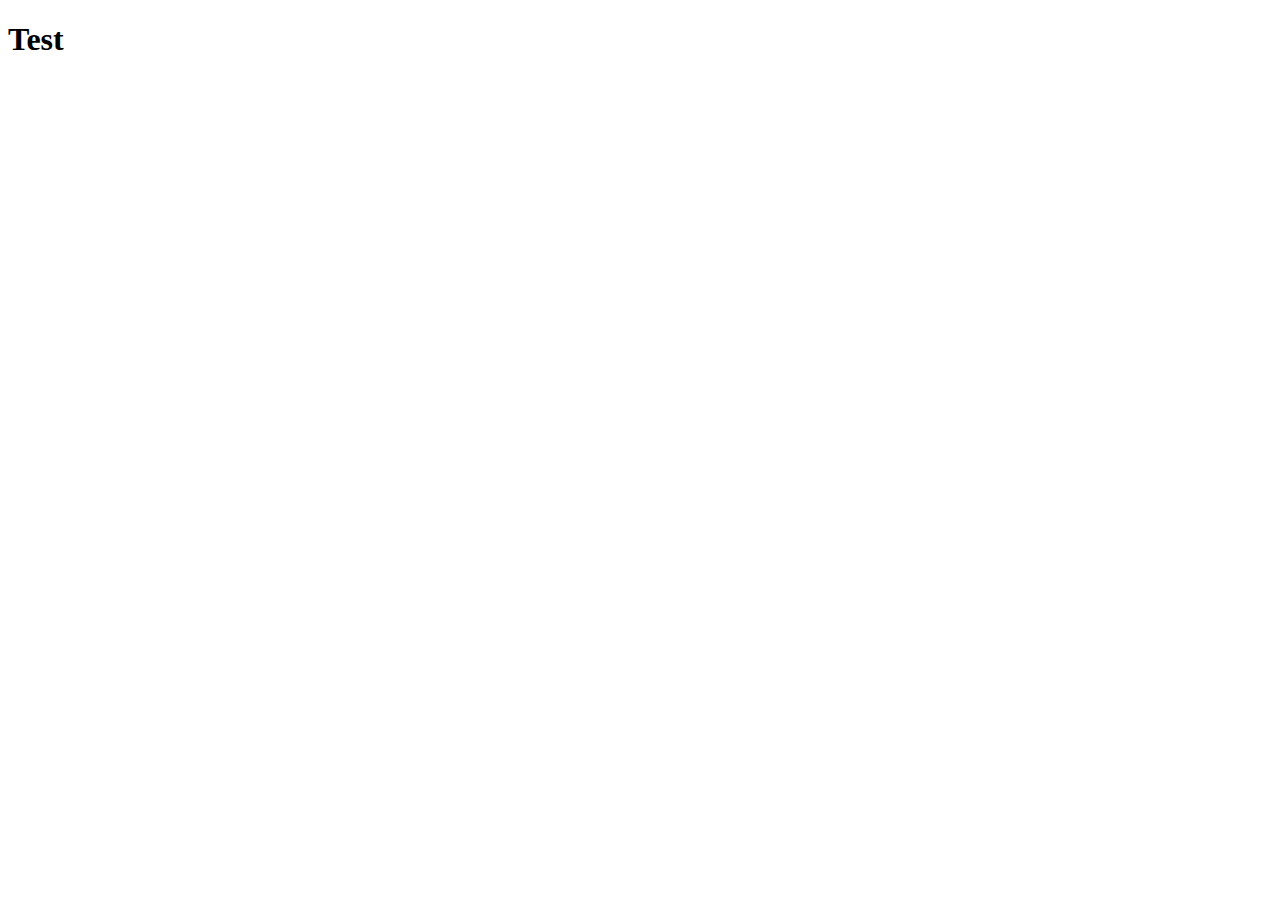
==== index.html @ fd224757 "my first commit" ====
<!DOCTYPE html>
<html lang="en">

<head>
    <meta charset="UTF-8">
    <meta http-equiv="X-UA-Compatible" content="IE=edge">
    <meta name="viewport" content="width=device-width, initial-scale=1.0">
    <link rel="stylesheet" href="https://cdnjs.cloudflare.com/ajax/libs/font-awesome/5.15.3/css/all.min.css" integrity="sha512-iBBXm8fW90+nuLcSKlbmrPcLa0OT92xO1BIsZ+ywDWZCvqsWgccV3gFoRBv0z+8dLJgyAHIhR35VZc2oM/gI1w==" crossorigin="anonymous" referrerpolicy="no-referrer"
    />
    <link rel="stylesheet" href="./css/theme.css">
    <link rel="stylesheet" href="./css/base.css">
    <link rel="stylesheet" href="./css/styles.css">
    <link rel="stylesheet" href="./css/pages.css">
    <title>folio</title>
</head>

<body>
    <h1>Test</h1>


    <script src="./js/main.js"></script>
</body>

</html>
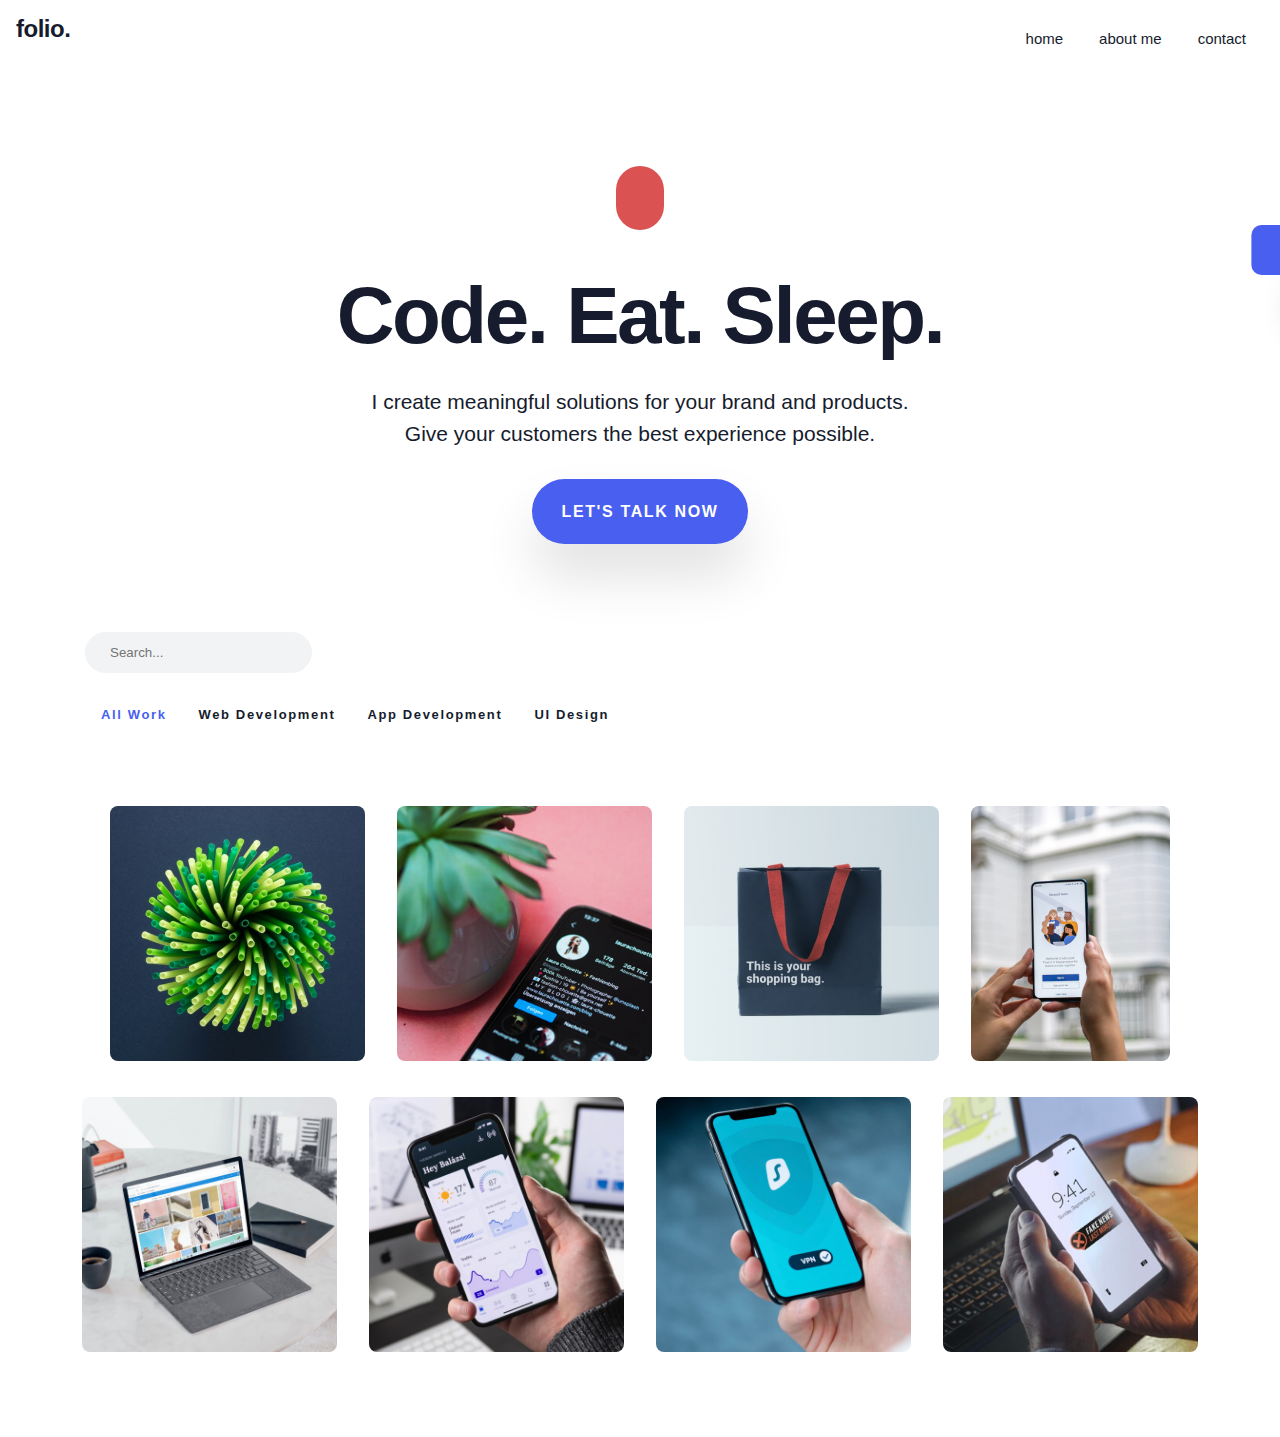
==== commit 810d0828: "my second commit" ====
--- a/index.html
+++ b/index.html
@@ -15,9 +15,115 @@
 </head>
 
 <body>
-    <h1>Test</h1>
+    <div class="theme-panel">
+        <div class="theme-body">
+            <span>Change Theme</span>
+            <div class="btn-group">
+                <button data-toggle="light" class="switcher-btn active">Light</button>
+                <button data-toggle="dark" class="switcher-btn">Dark</button>
+            </div>
+            <button class="theme-tab">
+							<i class="fas fa-chevron-left"></i>
+						</button>
+        </div>
+    </div>
 
+    <main class="site-wrapper">
+        <header class="site-header">
+            <nav class="navbar">
+                <div class="brand-logo">
+                    <a href="/">
+                        <h2>folio.</h2>
+                    </a>
+                </div>
+                <div class="navbar-nav">
+                    <ul class="ul-defaults-none main-menu">
+                        <li class="nav-item">Home</li>
+                        <li class="nav-item" data-open="about">About Me</li>
+                        <li class="nav-item" data-open="contact">Contact</li>
+                    </ul>
+                </div>
+            </nav>
+        </header>
 
+        <!-- Hero Section -->
+        <section class="hero-bg">
+            <div class="container">
+                <div class="hero-content">
+                    <div class="code-icon">
+                        <i class="fas fa-code"></i>
+                    </div>
+                    <h2 class="header-lg">Code. Eat. Sleep.</h2>
+                    <div class="sub-header">I create meaningful solutions for your brand and products.
+                        <br>Give your customers the best experience possible.
+                    </div>
+                    <div class="btn btn-primary round-pill">
+                        <a href="#!" data-open="contact">Let's talk now</a>
+                    </div>
+                </div>
+            </div>
+        </section>
+
+        <section class="portfolio-section">
+            <div class="container search-container">
+                <label for="search">
+					<input autocomplete="off" id="search" type="text" class="search-input" placeholder="Search...">
+					<i class="fas fa-search"></i>
+				</label>
+                <ul class="portfolio-filter-nav ul-defaults-none">
+                    <li data-filter="all" class="filter-link active">All Work</li>
+                    <li data-filter="web" class="filter-link">Web Development</li>
+                    <li data-filter="app" class="filter-link">App Development</li>
+                    <li data-filter="ui" class="filter-link">UI Design</li>
+                </ul>
+            </div>
+            <div class="portfolio-grid">
+            </div>
+        </section>
+
+        <!-- Modals -->
+        <!-- About Page Modal-->
+        <div id="about" class="full-site-modal page-block" data-animation="zoomInOut">
+            <header class="modal-header">
+                <h3>ABOUT PAGE</h3>
+                <i class="fas fa-times" data-close></i>
+            </header>
+            <div class="modal-body">
+                <div class="img-wrapper">
+                    <img src="./assets/images/img4.jpg" alt="head shot">
+                </div>
+                <h2>Jason Brewer</h2>
+                <p>text 1</p>
+                <p>text 1</p>
+                <div>
+                    <div>Email Me:</div>
+                    <a href="mailto:jason@devslopes.com">jason@devslopes.com</a>
+                </div>
+            </div>
+        </div>
+
+        <!-- Contact Page Modal-->
+        <div id="contact" class="full-site-modal page-block" data-animation="zoomInOut">
+            <header class="modal-header">
+                <h3>CONTACT PAGE</h3>
+                <i class="fas fa-times" data-close></i>
+            </header>
+            <div class="modal-body">
+                <div class="img-wrapper">
+                    <img src="./assets/images/img4.jpg" alt="head shot">
+                </div>
+                <h2>Jason Brewer</h2>
+                <p>text 1</p>
+                <p>text 1</p>
+                <div>
+                    <div>Email Me:</div>
+                    <a href="mailto:jason@devslopes.com">jason@devslopes.com</a>
+                </div>
+            </div>
+        </div>
+    </main>
+
+    <script src="./js/portfolioCard.js"></script>
     <script src="./js/main.js"></script>
 </body>
 
--- a/css/theme.css
+++ b/css/theme.css
@@ -0,0 +1,26 @@
+:root {
+    --bg: #fff;
+    --bg-panel: #fff;
+    --color-headings: #161c2d;
+    --color-text-opacity: rgba(22, 28, 45, 0.7);
+    --color-text: #161c2d;
+    --color-text-base: #161c2d;
+    --border: #383f53;
+}
+
+[data-theme="light"] .hero-bg {
+    background-image: url("../assets/images/hero-pattern.webp");
+    background-position: center;
+    background-repeat: no-repeat;
+    background-size: cover;
+}
+
+[data-theme="dark"] {
+    --bg: #171a23;
+    --bg-panel: #f1f1f1;
+    --color-headings: #fff;
+    --color-text-opacity: rgba(255, 255, 255, 0.7);
+    --color-text: #fff;
+    --color-text-base: #161c2d;
+    --border: #ced4da;
+}--- a/css/base.css
+++ b/css/base.css
@@ -0,0 +1,115 @@
+section,
+footer,
+header,
+main,
+nav {
+    display: block;
+}
+
+*,
+*::before,
+*::after {
+    box-sizing: border-box;
+}
+
+body {
+    margin: 0;
+    font-family: "Inter", sans-serif;
+    font-size: 1rem;
+    font-weight: 400;
+    line-height: 1.5;
+    color: var(--color-text);
+    background-color: var(--bg);
+    text-align: left;
+}
+
+a {
+    color: #495fef;
+    text-decoration: none;
+    background-color: transparent;
+}
+
+h1,
+h2,
+h3,
+h4 {
+    color: var(--color-headings);
+    margin-top: 0.25rem;
+    margin-bottom: 0.5rem;
+}
+
+p {
+    margin-top: 0;
+}
+
+button {
+    outline: none;
+}
+
+.container,
+.container-fluid {
+    width: 100%;
+    padding-left: 15px;
+    padding-right: 15px;
+    margin-left: auto;
+    margin-right: auto;
+}
+
+.container {
+    max-width: 1140px;
+}
+
+.ul-defaults-none {
+    list-style: none;
+    margin: 0;
+    padding: 0;
+}
+
+.btn {
+    font-weight: 700;
+    min-width: 175px;
+    display: inline-flex;
+    align-items: center;
+    justify-content: center;
+    text-transform: uppercase;
+    letter-spacing: 1.63px;
+    transition: 0.4s;
+    height: 65px;
+    padding-left: 30px;
+    padding-right: 30px;
+    box-shadow: 0 32px 54px rgba(3, 3, 3, 0.12);
+}
+
+.btn:not(:disabled):not(.disabled),
+button:not(:disabled):not(.disabled) {
+    cursor: pointer;
+}
+
+.btn-primary,
+.btn-primary a {
+    color: white;
+    background-color: #495fef;
+    border-color: #495fef;
+}
+
+.round-pill {
+    border-radius: 50rem;
+}
+
+.header-lg {
+    font-size: 5rem;
+    letter-spacing: -2.5px;
+    line-height: 1.05;
+}
+
+.header-md {
+    font-size: 3rem;
+    letter-spacing: -2px;
+}
+
+.sub-header {
+    font-size: 1.3125rem;
+    line-height: 1.5;
+    padding-top: 1.25rem;
+    padding-bottom: 1.875rem;
+}--- a/css/styles.css
+++ b/css/styles.css
@@ -0,0 +1,299 @@
+.theme-panel {
+    position: fixed;
+    right: 0;
+    top: 25%;
+    z-index: 100;
+    transition: .4s;
+    transform: translateX(100%);
+}
+
+.theme-panel.open {
+    transform: translateX(0);
+}
+
+.theme-body {
+    background-color: #495fef;
+    border: transparent;
+    max-width: 185px;
+    padding: 15px 13px;
+    text-align: center;
+    border-bottom-left-radius: 25px;
+    position: relative;
+}
+
+.theme-body>span {
+    color: white;
+    font-size: 13px;
+    font-weight: 700;
+    letter-spacing: -0.09px;
+    line-height: 26px;
+    padding-bottom: 8px;
+    display: inline-flex;
+}
+
+.theme-body .btn-group {
+    box-shadow: 0 12px 34px rgb(22 28 45 / 20%);
+    border-radius: 33px;
+    background-color: white;
+    overflow: hidden;
+    display: flex;
+    max-width: 153px;
+}
+
+.theme-body .btn-group .switcher-btn {
+    background: transparent;
+    border: none;
+    width: 50%;
+    font-size: 11px;
+    font-weight: 700;
+    height: 42px;
+    padding-left: 15px;
+    padding-right: 15px;
+    letter-spacing: 1.4px;
+    text-transform: uppercase;
+}
+
+.theme-body .btn-group .switcher-btn.active {
+    background-color: #ced4e7;
+}
+
+.theme-body .theme-tab {
+    position: absolute;
+    top: 0;
+    transform: translateX(-100%);
+    display: flex;
+    align-items: center;
+    justify-content: center;
+    width: 30px;
+    height: 50px;
+    border: 0;
+    background: #495fef;
+    color: white;
+    border-bottom-left-radius: 10px;
+    border-top-left-radius: 10px;
+    left: 1px;
+}
+
+.theme-tab i {
+    font-size: 1rem;
+    transition: 0.4s;
+    pointer-events: none;
+}
+
+.theme-panel.open .theme-tab i {
+    transform: scaleX(-1);
+}
+
+.navbar {
+    display: flex;
+    flex-flow: row nowrap;
+    padding: 0.5rem 1rem;
+    width: 100%;
+}
+
+.navbar .navbar-nav {
+    margin-left: auto;
+}
+
+.brand-logo a h2 {
+    font-size: 1.5rem;
+    letter-spacing: -0.5px;
+    line-height: 1.42;
+}
+
+.main-menu {
+    display: flex;
+}
+
+.main-menu .nav-item {
+    padding: 18px;
+    font-size: 15px;
+    line-height: 26px;
+    cursor: pointer;
+    text-transform: lowercase;
+}
+
+.hero-content {
+    text-align: center;
+    padding: 5.5rem 0;
+}
+
+.code-icon {
+    background-color: #da5252;
+    color: var(--color-text);
+    padding: 1.25rem 1.5rem;
+    border-radius: 50rem;
+    display: inline-block;
+    margin-bottom: 2.5rem;
+    text-align: center;
+}
+
+.code-icon .fa-code {
+    font-size: 2rem;
+    display: inline-block;
+    line-height: 1.5;
+}
+
+.search-container label {
+    position: relative;
+    display: inline-flex;
+    align-items: center;
+}
+
+.search-input {
+    padding: 0.75rem 1.5rem;
+    background-color: #f1f3f5;
+    border: 1px solid #f1f3f5;
+    border-radius: 50rem;
+}
+
+.search-input:focus {
+    outline: none;
+    border-color: #4dabf7;
+    box-shadow: inset 0 1px 1px rgba(0, 0, 0, 0.0125), 0 0 8px rgba(34, 139, 230, 0.5);
+}
+
+.search-container .fa-search {
+    position: absolute;
+    right: 10px;
+}
+
+.portfolio-filter-nav {
+    display: flex;
+    flex-wrap: wrap;
+    padding: 2rem 0;
+}
+
+.portfolio-filter-nav .filter-link {
+    padding: 0 1rem;
+    font-size: 0.8125rem;
+    line-height: 1.6;
+    letter-spacing: 1.63px;
+    font-weight: 700;
+}
+
+.portfolio-filter-nav .filter-link:hover {
+    cursor: pointer;
+}
+
+.portfolio-filter-nav .filter-link.active {
+    color: #495fef;
+}
+
+.portfolio-grid {
+    display: flex;
+    flex-wrap: wrap;
+    padding: 3rem 1rem;
+    justify-content: center;
+    max-width: 1400px;
+    width: 100%;
+    margin: 0 auto;
+}
+
+.portfolio-card {
+    position: relative;
+    margin: 0 1rem 1.85rem;
+    max-width: 255px;
+}
+
+.card-body img {
+    width: 100%;
+    height: 255px;
+    object-fit: cover;
+    border-radius: 8px;
+}
+
+.card-popup-box {
+    position: absolute;
+    bottom: 0;
+    left: 20px;
+    right: 20px;
+    transition: 0.4s;
+    z-index: 1;
+    padding: 1.25rem 1.875rem;
+    opacity: 0;
+}
+
+.card-popup-box::before {
+    position: absolute;
+    content: "";
+    background: var(--bg);
+    top: 0;
+    bottom: 0;
+    left: 0;
+    right: 0;
+    z-index: -1;
+    opacity: 0.9;
+    border-radius: 8px;
+}
+
+.portfolio-card:hover .card-popup-box {
+    bottom: 20px;
+    opacity: 1;
+}
+
+.card-popup-box div {
+    color: var(--color-text-opacity);
+    font-size: 0.8125rem;
+    line-height: 1.63;
+    letter-spacing: 1.63px;
+    padding-bottom: 0.5rem;
+    font-weight: 700;
+    text-transform: uppercase;
+    pointer-events: none;
+}
+
+.card-popup-box h3 {
+    pointer-events: none;
+    color: var(--color-headings);
+    font-size: 1.3125rem;
+    letter-spacing: -0.5px;
+    font-weight: 700;
+    margin-bottom: 0;
+}
+
+.full-site-modal {
+    position: fixed;
+    top: 0;
+    bottom: 0;
+    left: 0;
+    right: 0;
+    padding: 1rem;
+    transition: all 0.35s ease-in;
+    visibility: hidden;
+    opacity: 0;
+}
+
+.modal-header {
+    display: flex;
+    padding-bottom: 1rem;
+    justify-content: space-between;
+}
+
+.modal-header .fa-times {
+    font-size: 1.5rem;
+    transition: all 0.5s ease-in;
+}
+
+.modal-header .fa-times:hover {
+    transform: scale(1.1);
+    cursor: pointer;
+}
+
+.full-site-modal.is-visible {
+    visibility: visible;
+    opacity: 1;
+}
+
+.modal-body {
+    display: flex;
+    align-items: center;
+}
+
+[data-animation="zoomInOut"].full-site-modal {
+    transform: scale(0.2);
+}
+
+[data-animation="zoomInOut"].full-site-modal.is-visible {
+    transform: none;
+}--- a/css/pages.css
+++ b/css/pages.css
@@ -0,0 +1,3 @@
+.page-block {
+    background: var(--bg);
+}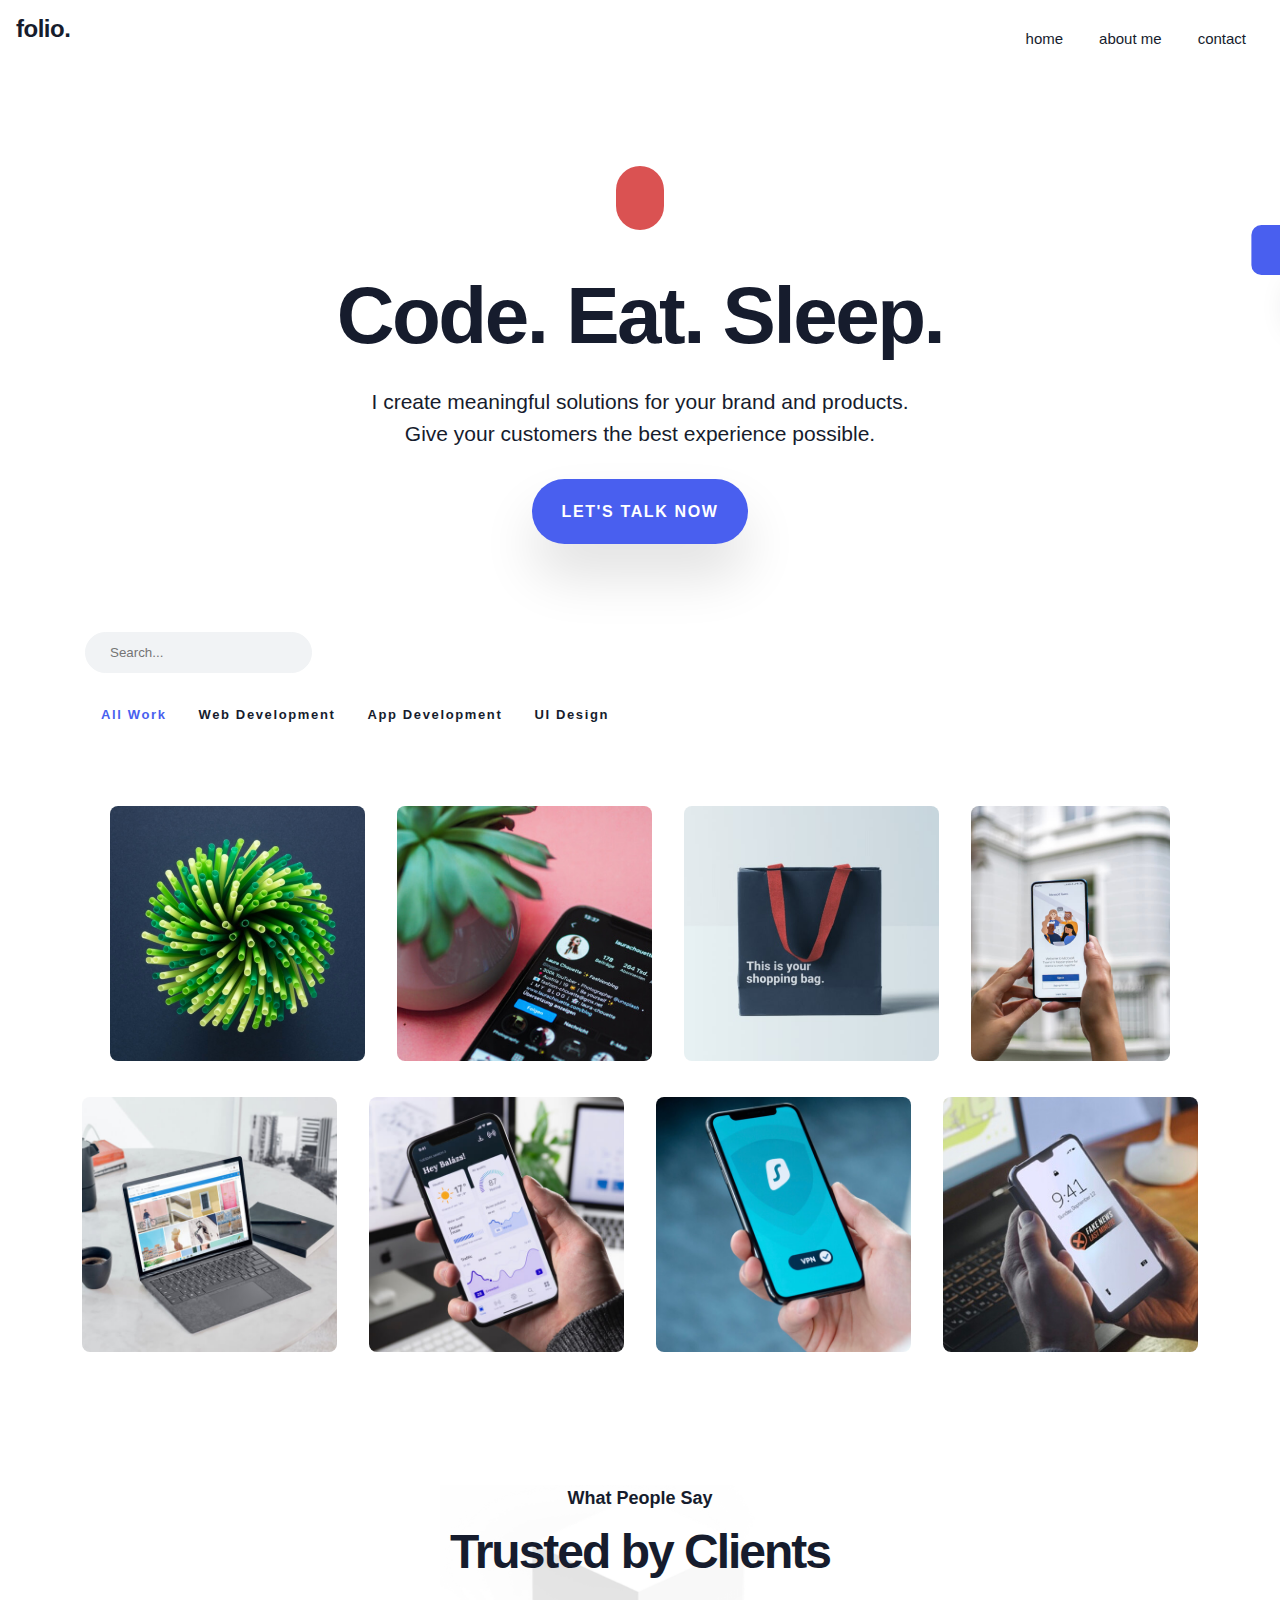
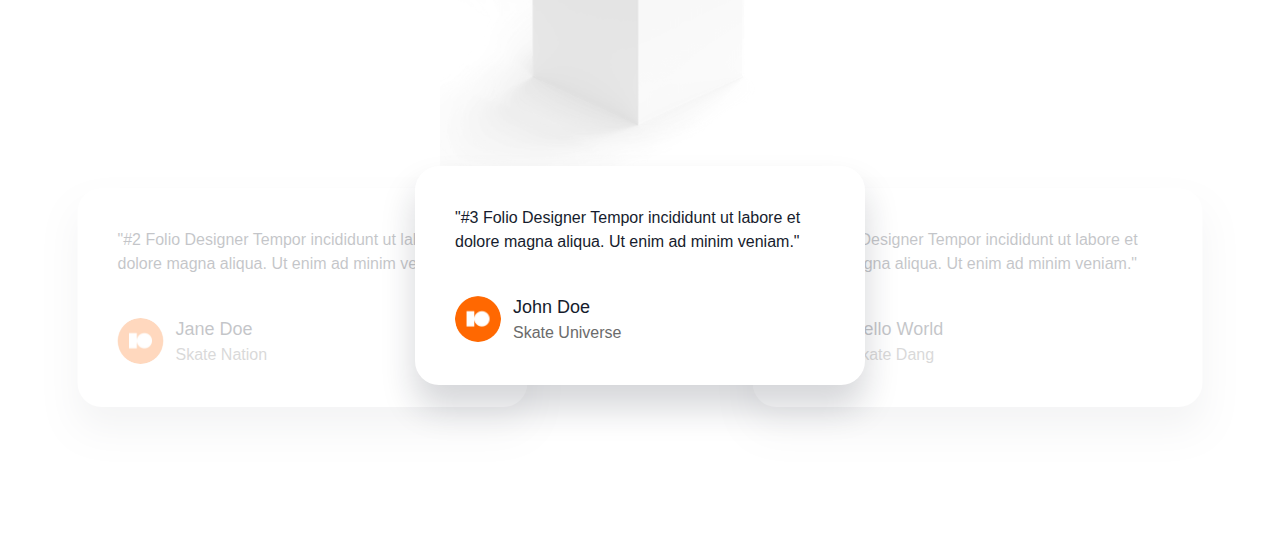
==== commit 24dad042: "." ====
--- a/index.html
+++ b/index.html
@@ -23,12 +23,12 @@
                 <button data-toggle="dark" class="switcher-btn">Dark</button>
             </div>
             <button class="theme-tab">
-							<i class="fas fa-chevron-left"></i>
-						</button>
+				<i class="fas fa-chevron-left"></i>
+			</button>
         </div>
     </div>
 
-    <main class="site-wrapper">
+    <main id="main" class="site-wrapper">
         <header class="site-header">
             <nav class="navbar">
                 <div class="brand-logo">
@@ -81,50 +81,154 @@
             </div>
         </section>
 
+        <!-- Reviews section -->
+        <section class="reviews">
+            <div class="review-title">What People Say</div>
+            <h2 class="header-md">Trusted by Clients</h2>
+            <div class="review-preview">
+                <img src="./assets/images/cube.png" alt="cube">
+            </div>
+
+            <div class="review-carousel">
+
+                <div class="review-item">
+                    <div class="review-text">
+                        "#1 Folio Designer Tempor incididunt ut labore et dolore magna aliqua. Ut enim ad minim veniam."
+                    </div>
+                    <div class="review-author">
+                        <div class="avatar">
+                            <img src="./assets/images/ava-1.jpg" alt="avatar">
+                        </div>
+                        <div class="details">
+                            <div class="name">Jason Brewer</div>
+                            <div class="company">Skate World Wide</div>
+                        </div>
+                    </div>
+                </div>
+                <div class="review-item">
+                    <div class="review-text">
+                        "#2 Folio Designer Tempor incididunt ut labore et dolore magna aliqua. Ut enim ad minim veniam."
+                    </div>
+                    <div class="review-author">
+                        <div class="avatar">
+                            <img src="./assets/images/ava-1.jpg" alt="avatar">
+                        </div>
+                        <div class="details">
+                            <div class="name">Jane Doe</div>
+                            <div class="company">Skate Nation</div>
+                        </div>
+                    </div>
+                </div>
+                <div class="review-item">
+                    <div class="review-text">
+                        "#3 Folio Designer Tempor incididunt ut labore et dolore magna aliqua. Ut enim ad minim veniam."
+                    </div>
+                    <div class="review-author">
+                        <div class="avatar">
+                            <img src="./assets/images/ava-1.jpg" alt="avatar">
+                        </div>
+                        <div class="details">
+                            <div class="name">John Doe</div>
+                            <div class="company">Skate Universe</div>
+                        </div>
+                    </div>
+                </div>
+                <div class="review-item">
+                    <div class="review-text">
+                        "#4 Folio Designer Tempor incididunt ut labore et dolore magna aliqua. Ut enim ad minim veniam."
+                    </div>
+                    <div class="review-author">
+                        <div class="avatar">
+                            <img src="./assets/images/ava-1.jpg" alt="avatar">
+                        </div>
+                        <div class="details">
+                            <div class="name">Hello World</div>
+                            <div class="company">Skate Dang</div>
+                        </div>
+                    </div>
+                </div>
+
+            </div>
+
+            <div class="slide-ctrl-container">
+                <button>
+                    <i class="fas fa-arrow-left"></i>
+                </button>
+                <button>
+                    <i class="fas fa-arrow-right"></i>
+                </button>
+            </div>
+
+        </section>
+
         <!-- Modals -->
         <!-- About Page Modal-->
         <div id="about" class="full-site-modal page-block" data-animation="zoomInOut">
-            <header class="modal-header">
-                <h3>ABOUT PAGE</h3>
-                <i class="fas fa-times" data-close></i>
-            </header>
-            <div class="modal-body">
-                <div class="img-wrapper">
-                    <img src="./assets/images/img4.jpg" alt="head shot">
-                </div>
-                <h2>Jason Brewer</h2>
-                <p>text 1</p>
-                <p>text 1</p>
-                <div>
-                    <div>Email Me:</div>
-                    <a href="mailto:jason@devslopes.com">jason@devslopes.com</a>
+            <div class="container-fluid">
+                <header class="modal-header">
+                    <h3>ABOUT PAGE</h3>
+                    <i class="fas fa-times" data-close></i>
+                </header>
+                <div class="modal-body">
+                    <div class="img-wrapper">
+                        <img src="./assets/images/img4.jpg" alt="head shot">
+                    </div>
+                    <div class="about-text">
+                        <h2 class="header-md">Jason Brewer</h2>
+                        <p>Tempor incididunt ut labore et dolore magna aliqua.</p>
+                        <p>Tempor incididunt ut labore et dolore magna aliqua.</p>
+                        <div class="contact-me-block">
+                            <div>Email Me:</div>
+                            <a href="mailto:jason@devslopes.com">jason@devslopes.com</a>
+                        </div>
+                    </div>
+                </div>
+                <div class="marquee">
+                    <ul class="marquee-content">
+                        <li><i class="fab fa-github"></i></li>
+                        <li><i class="fab fa-codepen"></i></li>
+                        <li><i class="fab fa-dev"></i></li>
+                        <li><i class="fab fa-react"></i></li>
+                        <li><i class="fab fa-vuejs"></i></li>
+                        <li><i class="fab fa-angular"></i></li>
+                        <li><i class="fab fa-node"></i></li>
+                        <li><i class="fab fa-aws"></i></li>
+                        <li><i class="fab fa-docker"></i></li>
+                        <li><i class="fab fa-android"></i></li>
+                    </ul>
                 </div>
             </div>
         </div>
 
         <!-- Contact Page Modal-->
         <div id="contact" class="full-site-modal page-block" data-animation="zoomInOut">
-            <header class="modal-header">
-                <h3>CONTACT PAGE</h3>
-                <i class="fas fa-times" data-close></i>
-            </header>
-            <div class="modal-body">
-                <div class="img-wrapper">
-                    <img src="./assets/images/img4.jpg" alt="head shot">
-                </div>
-                <h2>Jason Brewer</h2>
-                <p>text 1</p>
-                <p>text 1</p>
-                <div>
-                    <div>Email Me:</div>
-                    <a href="mailto:jason@devslopes.com">jason@devslopes.com</a>
+            <div class="container-fluid">
+                <header class="modal-header">
+                    <h3>CONTACT PAGE</h3>
+                    <i class="fas fa-times" data-close></i>
+                </header>
+                <div class="modal-body">
+                    <div class="contact-text">
+                        <h2 class="header-md">Jason Brewer</h2>
+                        <div>Have a project or question? Send me a message</div>
+                        <div>I will reply asap</div>
+                    </div>
+                    <form class="folio-form">
+                        <input class="form-control" name="name" type="text" placeholder="Name">
+                        <input class="form-control" name="email" type="email" placeholder="Email">
+                        <input class="form-control" name="subject" type="text" placeholder="Subject">
+                        <textarea class="form-control" name="message" cols="30" rows="3" placeholder="Write your message..."></textarea>
+                        <input type="submit" value="Send" class="btn btn-primary round-pill">
+                    </form>
                 </div>
             </div>
         </div>
     </main>
 
     <script src="./js/portfolioCard.js"></script>
+    <script src="./js/modalCard.js"></script>
     <script src="./js/main.js"></script>
+    <script src="js/carousel.js"></script>
 </body>
 
 </html>--- a/css/base.css
+++ b/css/base.css
@@ -1,3 +1,11 @@
+:root {
+    --marquee-width: 80vw;
+    --marquee-height: 15vh;
+    --marquee-elms-displayed: 5;
+    --marquee-elm-width: calc(var(--marquee-width) / var(--marquee-elms-displayed));
+    --marquee-duration-animation: calc(var(--marquee-elms) * 1s);
+}
+
 section,
 footer,
 header,
--- a/css/styles.css
+++ b/css/styles.css
@@ -252,7 +252,156 @@
     margin-bottom: 0;
 }
 
-.full-site-modal {
+.modal {
+    display: flex;
+    justify-content: center;
+    align-items: center;
+    background: rgba(0, 0, 0, .8);
+    cursor: pointer;
+}
+
+.modal-dialog {
+    max-width: 800px;
+    max-height: 80vh;
+    background: var(--bg-panel);
+    color: var(--color-text-base);
+    overflow: hidden;
+    padding: 1.25rem 1.8125rem;
+    border-radius: 5px;
+    cursor: default;
+}
+
+.modal-dialog .modal-header h3 {
+    color: var(--color-text-base);
+}
+
+.reviews {
+    text-align: center;
+    position: relative;
+    margin: 3rem 0;
+    overflow: hidden;
+}
+
+.reviews .review-title {
+    font-size: 1.125rem;
+    font-weight: 600;
+}
+
+.review-preview {
+    max-width: 400px;
+    margin: 0 auto;
+    position: absolute;
+    left: 0;
+    right: 0;
+    top: -3rem;
+    z-index: -1;
+    opacity: 0.5;
+}
+
+.review-preview img {
+    width: 100%;
+}
+
+.review-carousel {
+    display: flex;
+    justify-content: center;
+    height: 250px;
+    pointer-events: none;
+    margin: 200px 0 50px;
+}
+
+.review-carousel .review-item {
+    background: var(--bg-panel);
+    color: var(--color-text-base);
+    max-width: 450px;
+    padding: 2.5rem;
+    border-radius: 24px;
+    width: 100%;
+    box-shadow: 0 22px 34px rgba(22, 28, 45, 0.18);
+    transition: all .3s ease-in-out;
+    position: absolute;
+    opacity: 0;
+    z-index: -1;
+}
+
+.review-item.active {
+    transform: translate(0, -10%);
+    z-index: 10;
+    opacity: 1;
+}
+
+.review-item.prev,
+.review-item.next {
+    opacity: 0.25;
+}
+
+.review-item.prev {
+    transform: translateX(-75%);
+}
+
+.review-item.next {
+    transform: translateX(75%);
+}
+
+.review-item .review-text {
+    padding-bottom: 2.5rem;
+    text-align: left;
+}
+
+.review-author {
+    display: flex;
+    text-align: left;
+    align-items: center;
+}
+
+.review-author .avatar {
+    width: 46px;
+    height: 46px;
+    margin-right: 12px;
+}
+
+.review-author .avatar img {
+    width: 100%;
+    border-radius: 50%;
+}
+
+.details .name {
+    font-size: 1.125rem;
+    line-height: 1.5;
+}
+
+.details .company {
+    color: #6b6b6b;
+}
+
+.slide-ctrl-container {
+    margin-top: 50px;
+}
+
+.slide-ctrl-container button {
+    background: none;
+    border: none;
+    outline: none;
+    color: var(--color-text);
+    font-size: 2rem;
+    transition: all 0.3s ease-in-out;
+    opacity: 0.75;
+}
+
+.slide-ctrl-container button:hover {
+    opacity: 1;
+}
+
+.slide-ctrl-container button:nth-child(1) {
+    padding-right: 10px;
+}
+
+.slide-ctrl-container button:nth-child(2) {
+    padding-left: 10px;
+}
+
+.full-site-modal,
+.modal {
     position: fixed;
     top: 0;
     bottom: 0;
@@ -262,6 +411,7 @@
     transition: all 0.35s ease-in;
     visibility: hidden;
     opacity: 0;
+    z-index: 99;
 }
 
 .modal-header {
@@ -280,7 +430,8 @@
     cursor: pointer;
 }
 
-.full-site-modal.is-visible {
+.full-site-modal.is-visible,
+.modal.is-visible {
     visibility: visible;
     opacity: 1;
 }
@@ -290,10 +441,37 @@
     align-items: center;
 }
 
+.modal-body .img-wrapper {
+    max-width: 200px;
+    margin-right: .75rem;
+}
+
+.modal-body .img-wrapper img {
+    width: 100%;
+    border-radius: 8px;
+    object-fit: cover;
+    height: 200px;
+}
+
 [data-animation="zoomInOut"].full-site-modal {
     transform: scale(0.2);
 }
 
-[data-animation="zoomInOut"].full-site-modal.is-visible {
+[data-animation="slideInOutTop"] .modal-dialog {
+    opacity: 0;
+    transition: all 0.5s;
+}
+
+[data-animation="slideInOutTop"].is-visible .modal-dialog {
+    opacity: 1;
+    transition-delay: 0.2s;
+}
+
+[data-animation="slideInOutTop"] .modal-dialog {
+    transform: translateY(-100%);
+}
+
+[data-animation="zoomInOut"].full-site-modal.is-visible,
+[data-animation="slideInOutTop"].is-visible .modal-dialog {
     transform: none;
 }--- a/css/pages.css
+++ b/css/pages.css
@@ -1,3 +1,137 @@
 .page-block {
     background: var(--bg);
+}
+
+#about .modal-body,
+#contact .modal-body {
+    padding: 2rem;
+    flex-wrap: wrap;
+}
+
+#about .img-wrapper {
+    flex: 1;
+    text-align: center;
+    max-width: initial;
+    margin-right: 0;
+}
+
+#about .img-wrapper img {
+    max-width: 200px;
+    border-radius: 50%;
+}
+
+.about-text {
+    flex: 1;
+}
+
+.about-text p,
+.contact-me-block {
+    font-size: 1.2rem;
+}
+
+#contact .modal-body {
+    display: block;
+}
+
+.contact-text {
+    padding-bottom: 3.5rem;
+}
+
+.folio-form .form-control {
+    display: block;
+    border-top: 0;
+    border-left: 0;
+    border-right: 0;
+    max-width: 500px;
+    width: 100%;
+    color: var(--color-text);
+    padding: 0 0 5px 0;
+    line-height: 26px;
+    margin-bottom: 40px;
+    border-bottom: 1px solid var(--border);
+    outline: none;
+    background: transparent;
+}
+
+.marquee {
+    width: var(--marquee-width);
+    height: var(--marquee-height);
+    overflow: hidden;
+    margin: 2rem auto;
+    position: relative;
+}
+
+.marquee-content {
+    list-style: none;
+    display: flex;
+    height: 100%;
+    animation: scrolling var(--marquee-duration-animation) linear infinite;
+}
+
+.marquee-content li {
+    width: var(--marquee-elm-width);
+    display: flex;
+    justify-content: center;
+    align-items: center;
+    max-height: 100%;
+    white-space: nowrap;
+    flex-shrink: 0;
+    font-size: calc(var(--marquee-height) * 3 / 4);
+}
+
+.marquee::before,
+.marquee::after {
+    position: absolute;
+    height: 100%;
+    top: 0;
+    content: "";
+    z-index: 1;
+    width: 10rem;
+}
+
+.marquee::before {
+    left: 0;
+    background: linear-gradient(to right, var(--bg) 0%, transparent 100%);
+}
+
+.marquee::after {
+    right: 0;
+    background: linear-gradient(to left, var(--bg) 0%, transparent 100%);
+}
+
+@keyframes scrolling {
+    0% {
+        transform: translateX(0);
+    }
+    100% {
+        transform: translateX(calc(-1 * var(--marquee-elm-width) * var(--marquee-elms)));
+    }
+}
+
+@media (max-width: 991px) {
+    #about .img-wrapper,
+    #about .about-text {
+        flex: initial;
+        margin: 0 auto;
+    }
+    .page-block {
+        text-align: center;
+    }
+}
+
+@media (max-width:768px) {
+     :root {
+        --marquee-width: 100%;
+        --marquee-elms-displayed: 3;
+    }
+    .marquee:before,
+    .marquee:after {
+        width: 5rem;
+    }
+}
+
+@media (max-width: 450px) {
+     :root {
+        --marquee-elms-displayed: 2;
+    }
 }